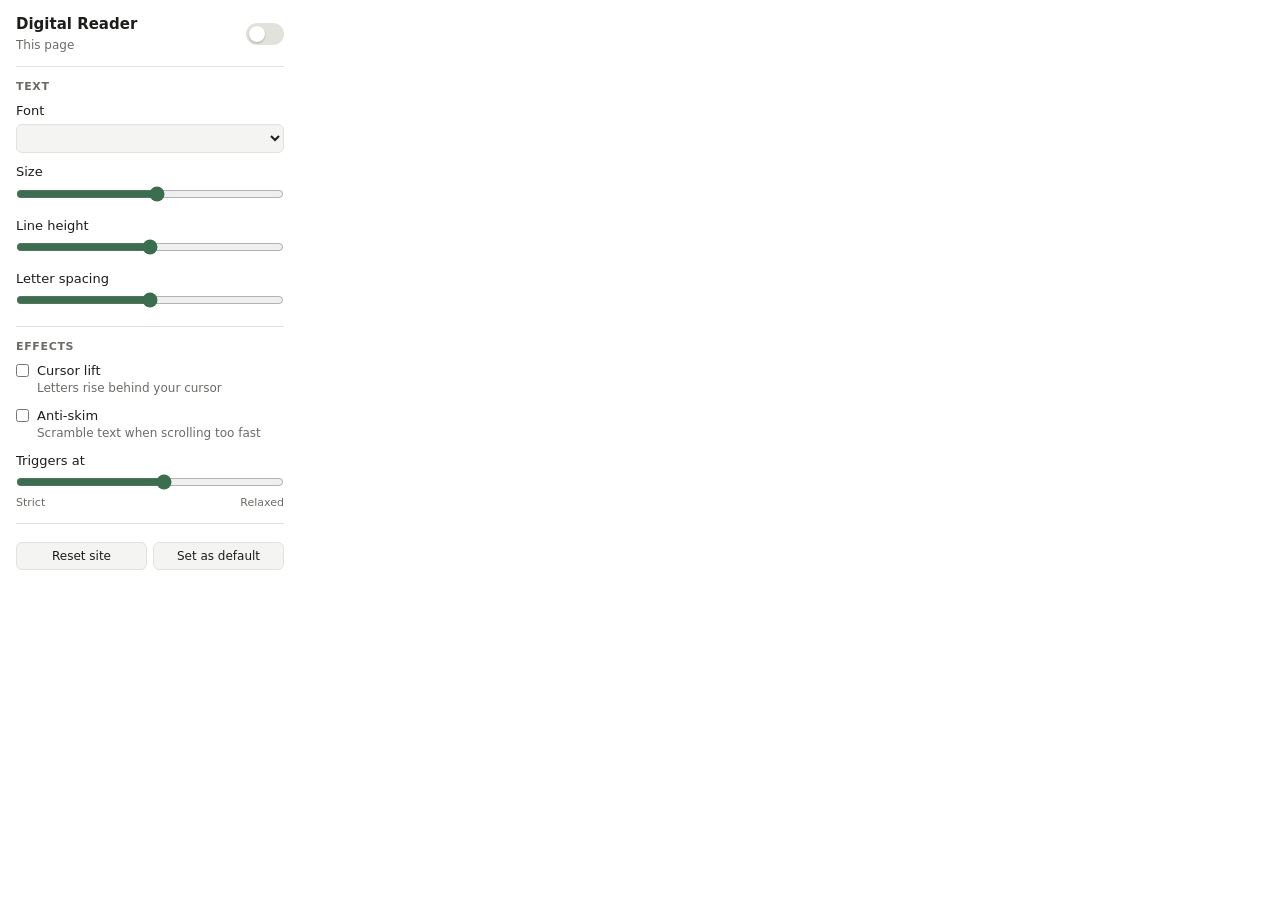
==== popup.html @ 1b07fc1c "﻿Add settings popup with per-site typography and effect controls The toolbar icon now opens a popup " ====
<!doctype html>
<html lang="en">
<head>
<meta charset="utf-8">
<title>Digital Reader</title>
<link rel="stylesheet" href="popup.css">
</head>
<body>
<main class="popup">
  <header class="head">
    <div>
      <h1>Digital Reader</h1>
      <p class="site" id="site">This page</p>
    </div>
    <label class="switch" title="Turn the reader on or off (Alt+Shift+R)">
      <input type="checkbox" id="enabled" role="switch" aria-label="Reader on this page">
      <span class="track" aria-hidden="true"></span>
    </label>
  </header>

  <p class="notice" id="notice" hidden></p>

  <section>
    <h2>Text</h2>
    <div class="field">
      <label for="font">Font</label>
      <select id="font"></select>
    </div>
    <div class="field">
      <label for="size">Size <output for="size" id="size-out"></output></label>
      <input type="range" id="size" min="13" max="30" step="1" data-unit="px" data-digits="0">
    </div>
    <div class="field">
      <label for="lineHeight">Line height <output for="lineHeight" id="lineHeight-out"></output></label>
      <input type="range" id="lineHeight" min="1.2" max="2.6" step="0.1" data-unit="" data-digits="1">
    </div>
    <div class="field">
      <label for="letterSpacing">Letter spacing <output for="letterSpacing" id="letterSpacing-out"></output></label>
      <input type="range" id="letterSpacing" min="0" max="0.2" step="0.01" data-unit="em" data-digits="2">
    </div>
  </section>

  <section>
    <h2>Effects</h2>
    <label class="check">
      <input type="checkbox" id="lift">
      <span>Cursor lift <small>Letters rise behind your cursor</small></span>
    </label>
    <label class="check">
      <input type="checkbox" id="antiSkim">
      <span>Anti-skim <small>Scramble text when scrolling too fast</small></span>
    </label>
    <div class="field" id="skimField">
      <label for="skimSpeed">Triggers at <output for="skimSpeed" id="skimSpeed-out"></output></label>
      <input type="range" id="skimSpeed" min="0.75" max="3" step="0.25">
      <div class="scale" aria-hidden="true"><span>Strict</span><span>Relaxed</span></div>
    </div>
  </section>

  <footer class="foot">
    <span class="status" id="status" aria-live="polite"></span>
    <div class="buttons">
      <button type="button" id="reset" title="Forget this site's settings and use your defaults">Reset site</button>
      <button type="button" id="makeDefault" title="Use these settings on sites you haven't customized">Set as default</button>
    </div>
  </footer>
</main>
<script src="settings.js"></script>
<script src="reader.js"></script>
<script src="popup.js" type="module"></script>
</body>
</html>
---- popup.css ----
:root {
  --bg: #ffffff;
  --surface: #f4f4f2;
  --text: #1d1d1b;
  --muted: #6b6b66;
  --line: #e2e2dc;
  --accent: #3b6e4f;
  --accent-text: #ffffff;
  --focus: #3b6e4f;
  color-scheme: light dark;
}

@media (prefers-color-scheme: dark) {
  :root {
    --bg: #1e1f1d;
    --surface: #2a2b28;
    --text: #ececea;
    --muted: #a3a39c;
    --line: #3a3b37;
    --accent: #7fb894;
    --accent-text: #10241a;
    --focus: #7fb894;
  }
}

* { box-sizing: border-box; }

body {
  margin: 0;
  background: var(--bg);
  color: var(--text);
  font: 13px/1.4 system-ui, -apple-system, "Segoe UI", sans-serif;
}

.popup {
  width: 300px;
  padding: 14px 16px 12px;
}

h1 {
  margin: 0;
  font-size: 15px;
  font-weight: 650;
}

h2 {
  margin: 0 0 8px;
  font-size: 11px;
  font-weight: 600;
  letter-spacing: 0.06em;
  text-transform: uppercase;
  color: var(--muted);
}

.head {
  display: flex;
  align-items: center;
  justify-content: space-between;
  gap: 12px;
  padding-bottom: 12px;
  border-bottom: 1px solid var(--line);
}

.site {
  margin: 2px 0 0;
  color: var(--muted);
  font-size: 12px;
  overflow: hidden;
  text-overflow: ellipsis;
  white-space: nowrap;
  max-width: 200px;
}

.notice {
  margin: 10px 0 0;
  padding: 8px 10px;
  border-radius: 6px;
  background: var(--surface);
  color: var(--muted);
  font-size: 12px;
}

section {
  padding: 12px 0;
  border-bottom: 1px solid var(--line);
}

.field + .field,
.check + .check,
.check + .field {
  margin-top: 10px;
}

.field label {
  display: flex;
  justify-content: space-between;
  margin-bottom: 4px;
}

output {
  color: var(--muted);
  font-variant-numeric: tabular-nums;
}

select {
  width: 100%;
  padding: 5px 6px;
  border: 1px solid var(--line);
  border-radius: 6px;
  background: var(--surface);
  color: var(--text);
  font: inherit;
}

input[type="range"] {
  width: 100%;
  margin: 0;
  accent-color: var(--accent);
}

.scale {
  display: flex;
  justify-content: space-between;
  color: var(--muted);
  font-size: 11px;
}

.check {
  display: flex;
  align-items: flex-start;
  gap: 8px;
  cursor: pointer;
}

.check input {
  margin: 2px 0 0;
  accent-color: var(--accent);
}

.check small {
  display: block;
  color: var(--muted);
  font-size: 12px;
}

#skimField[aria-disabled="true"] {
  opacity: 0.45;
}

/* On/off switch */
.switch {
  position: relative;
  flex: none;
  width: 38px;
  height: 22px;
  cursor: pointer;
}

.switch input {
  position: absolute;
  inset: 0;
  margin: 0;
  opacity: 0;
  cursor: inherit;
}

.track {
  position: absolute;
  inset: 0;
  border-radius: 999px;
  background: var(--line);
  transition: background-color 160ms ease-out;
}

.track::after {
  content: "";
  position: absolute;
  top: 3px;
  left: 3px;
  width: 16px;
  height: 16px;
  border-radius: 50%;
  background: #fff;
  box-shadow: 0 1px 2px rgba(0, 0, 0, 0.25);
  transition: transform 160ms ease-out;
}

.switch input:checked + .track { background: var(--accent); }
.switch input:checked + .track::after { transform: translateX(16px); }
.switch input:focus-visible + .track { outline: 2px solid var(--focus); outline-offset: 2px; }
.switch input:disabled + .track { opacity: 0.4; }

.foot {
  padding-top: 10px;
}

.status {
  display: block;
  margin-bottom: 8px;
  color: var(--muted);
  font-size: 12px;
}

.buttons {
  display: grid;
  grid-template-columns: 1fr 1fr;
  gap: 6px;
}

button {
  padding: 5px 9px;
  border: 1px solid var(--line);
  border-radius: 6px;
  background: var(--surface);
  color: var(--text);
  font: inherit;
  font-size: 12px;
  cursor: pointer;
}

button:hover { border-color: var(--muted); }

:focus-visible { outline: 2px solid var(--focus); outline-offset: 1px; }

@media (prefers-reduced-motion: reduce) {
  .track, .track::after { transition: none; }
}
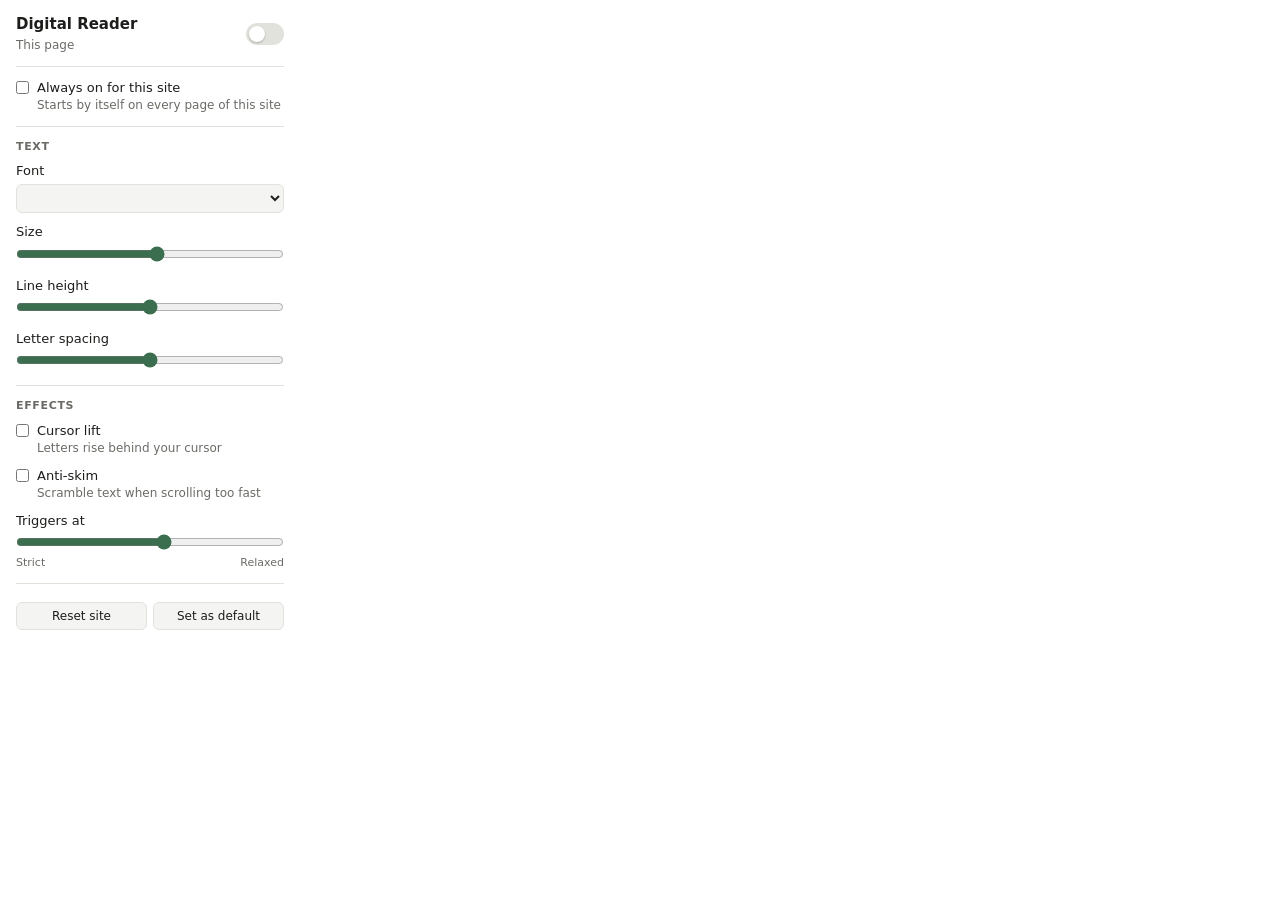
==== commit 08cd130d: "﻿Add "Always on for this site" option A popup checkbox asks Chrome for access to the current site. W" ====
--- a/popup.html
+++ b/popup.html
@@ -19,6 +19,14 @@
   </header>
 
   <p class="notice" id="notice" hidden></p>
+
+  <!-- Kept outside the settings sections: it's a Chrome permission, not a saved setting. -->
+  <div class="auto">
+    <label class="check">
+      <input type="checkbox" id="autoOn">
+      <span>Always on for this site <small id="autoOn-hint">Starts by itself on every page of this site</small></span>
+    </label>
+  </div>
 
   <section>
     <h2>Text</h2>
--- a/popup.css
+++ b/popup.css
@@ -80,7 +80,8 @@
   font-size: 12px;
 }
 
-section {
+section,
+.auto {
   padding: 12px 0;
   border-bottom: 1px solid var(--line);
 }
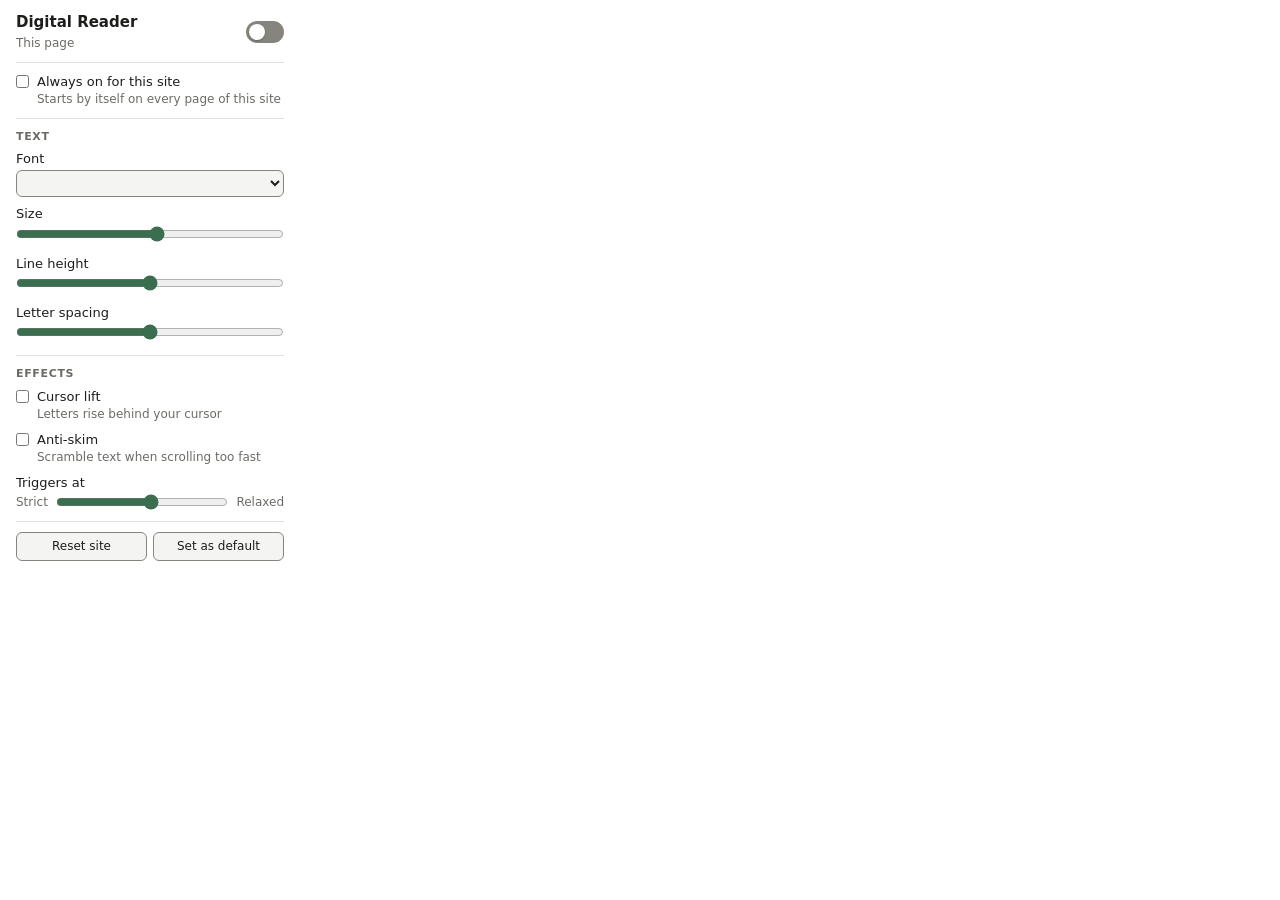
==== commit 9e0a526b: "Improve popup and toast accessibility, layout and copy - Give controls a 3:1 border color (--control" ====
--- a/popup.html
+++ b/popup.html
@@ -10,7 +10,7 @@
   <header class="head">
     <div>
       <h1>Digital Reader</h1>
-      <p class="site" id="site">This page</p>
+      <p class="site"><span id="site">This page</span><span id="status"></span></p>
     </div>
     <label class="switch" title="Turn the reader on or off (Alt+Shift+R)">
       <input type="checkbox" id="enabled" role="switch" aria-label="Reader on this page">
@@ -18,7 +18,7 @@
     </label>
   </header>
 
-  <p class="notice" id="notice" hidden></p>
+  <p class="notice" id="notice" role="status"></p>
 
   <!-- Kept outside the settings sections: it's a Chrome permission, not a saved setting. -->
   <div class="auto">
@@ -31,19 +31,19 @@
   <section>
     <h2>Text</h2>
     <div class="field">
-      <label for="font">Font</label>
+      <div class="field-head"><label for="font">Font</label></div>
       <select id="font"></select>
     </div>
     <div class="field">
-      <label for="size">Size <output for="size" id="size-out"></output></label>
+      <div class="field-head"><label for="size">Size</label><output for="size" id="size-out"></output></div>
       <input type="range" id="size" min="13" max="30" step="1" data-unit="px" data-digits="0">
     </div>
     <div class="field">
-      <label for="lineHeight">Line height <output for="lineHeight" id="lineHeight-out"></output></label>
+      <div class="field-head"><label for="lineHeight">Line height</label><output for="lineHeight" id="lineHeight-out"></output></div>
       <input type="range" id="lineHeight" min="1.2" max="2.6" step="0.1" data-unit="" data-digits="1">
     </div>
     <div class="field">
-      <label for="letterSpacing">Letter spacing <output for="letterSpacing" id="letterSpacing-out"></output></label>
+      <div class="field-head"><label for="letterSpacing">Letter spacing</label><output for="letterSpacing" id="letterSpacing-out"></output></div>
       <input type="range" id="letterSpacing" min="0" max="0.2" step="0.01" data-unit="em" data-digits="2">
     </div>
   </section>
@@ -59,17 +59,20 @@
       <span>Anti-skim <small>Scramble text when scrolling too fast</small></span>
     </label>
     <div class="field" id="skimField">
-      <label for="skimSpeed">Triggers at <output for="skimSpeed" id="skimSpeed-out"></output></label>
-      <input type="range" id="skimSpeed" min="0.75" max="3" step="0.25">
-      <div class="scale" aria-hidden="true"><span>Strict</span><span>Relaxed</span></div>
+      <div class="field-head"><label for="skimSpeed">Triggers at</label><output for="skimSpeed" id="skimSpeed-out"></output></div>
+      <div class="slider-row">
+        <span aria-hidden="true">Strict</span>
+        <input type="range" id="skimSpeed" min="0.75" max="3" step="0.25">
+        <span aria-hidden="true">Relaxed</span>
+      </div>
     </div>
   </section>
 
   <footer class="foot">
-    <span class="status" id="status" aria-live="polite"></span>
+    <div class="feedback" id="feedback" role="status"></div>
     <div class="buttons">
-      <button type="button" id="reset" title="Forget this site's settings and use your defaults">Reset site</button>
-      <button type="button" id="makeDefault" title="Use these settings on sites you haven't customized">Set as default</button>
+      <button type="button" id="reset" title="Forget this site’s settings and use your defaults">Reset site</button>
+      <button type="button" id="makeDefault" title="Use these settings on sites you haven’t customized">Set as default</button>
     </div>
   </footer>
 </main>
--- a/popup.css
+++ b/popup.css
@@ -3,9 +3,9 @@
   --surface: #f4f4f2;
   --text: #1d1d1b;
   --muted: #6b6b66;
-  --line: #e2e2dc;
+  --line: #e2e2dc;            /* decorative dividers only */
+  --control-border: #85857e;  /* edges of controls; 3:1 against --bg and --surface */
   --accent: #3b6e4f;
-  --accent-text: #ffffff;
   --focus: #3b6e4f;
   color-scheme: light dark;
 }
@@ -17,8 +17,8 @@
     --text: #ececea;
     --muted: #a3a39c;
     --line: #3a3b37;
+    --control-border: #7a7b74;
     --accent: #7fb894;
-    --accent-text: #10241a;
     --focus: #7fb894;
   }
 }
@@ -29,23 +29,24 @@
   margin: 0;
   background: var(--bg);
   color: var(--text);
-  font: 13px/1.4 system-ui, -apple-system, "Segoe UI", sans-serif;
-}
-
+  font: 0.8125rem/1.4 system-ui, -apple-system, "Segoe UI", sans-serif;
+}
+
+/* Chrome caps popups at 600px tall, so everything here is sized to fit without scrolling. */
 .popup {
   width: 300px;
-  padding: 14px 16px 12px;
+  padding: 12px 16px;
 }
 
 h1 {
   margin: 0;
-  font-size: 15px;
+  font-size: 0.9375rem;
   font-weight: 650;
 }
 
 h2 {
-  margin: 0 0 8px;
-  font-size: 11px;
+  margin: 0 0 6px;
+  font-size: 0.6875rem;
   font-weight: 600;
   letter-spacing: 0.06em;
   text-transform: uppercase;
@@ -57,18 +58,42 @@
   align-items: center;
   justify-content: space-between;
   gap: 12px;
-  padding-bottom: 12px;
+  padding-bottom: 10px;
   border-bottom: 1px solid var(--line);
 }
 
+.head > div {
+  min-width: 0;
+}
+
 .site {
+  display: flex;
+  gap: 4px;
   margin: 2px 0 0;
   color: var(--muted);
-  font-size: 12px;
+  font-size: 0.75rem;
+  white-space: nowrap;
+}
+
+/* The full host name is also shown in the "Always on" hint below. */
+#site {
   overflow: hidden;
   text-overflow: ellipsis;
-  white-space: nowrap;
-  max-width: 200px;
+}
+
+#status::before {
+  content: "· ";
+}
+
+#status:empty {
+  display: none;
+}
+
+/* Live regions stay in the page while empty so screen readers announce what is added. */
+.notice:empty,
+.feedback:empty {
+  margin: 0;
+  padding: 0;
 }
 
 .notice {
@@ -76,26 +101,26 @@
   padding: 8px 10px;
   border-radius: 6px;
   background: var(--surface);
-  color: var(--muted);
-  font-size: 12px;
+  color: var(--text);
+  font-size: 0.75rem;
 }
 
 section,
 .auto {
-  padding: 12px 0;
+  padding: 10px 0;
   border-bottom: 1px solid var(--line);
 }
 
 .field + .field,
 .check + .check,
 .check + .field {
-  margin-top: 10px;
-}
-
-.field label {
+  margin-top: 8px;
+}
+
+.field-head {
   display: flex;
   justify-content: space-between;
-  margin-bottom: 4px;
+  margin-bottom: 2px;
 }
 
 output {
@@ -105,8 +130,8 @@
 
 select {
   width: 100%;
-  padding: 5px 6px;
-  border: 1px solid var(--line);
+  padding: 4px 6px;
+  border: 1px solid var(--control-border);
   border-radius: 6px;
   background: var(--surface);
   color: var(--text);
@@ -119,11 +144,12 @@
   accent-color: var(--accent);
 }
 
-.scale {
-  display: flex;
-  justify-content: space-between;
-  color: var(--muted);
-  font-size: 11px;
+.slider-row {
+  display: flex;
+  align-items: center;
+  gap: 8px;
+  color: var(--muted);
+  font-size: 0.75rem;
 }
 
 .check {
@@ -141,7 +167,7 @@
 .check small {
   display: block;
   color: var(--muted);
-  font-size: 12px;
+  font-size: 0.75rem;
 }
 
 #skimField[aria-disabled="true"] {
@@ -169,8 +195,7 @@
   position: absolute;
   inset: 0;
   border-radius: 999px;
-  background: var(--line);
-  transition: background-color 160ms ease-out;
+  background: var(--control-border);
 }
 
 .track::after {
@@ -183,7 +208,6 @@
   border-radius: 50%;
   background: #fff;
   box-shadow: 0 1px 2px rgba(0, 0, 0, 0.25);
-  transition: transform 160ms ease-out;
 }
 
 .switch input:checked + .track { background: var(--accent); }
@@ -191,15 +215,23 @@
 .switch input:focus-visible + .track { outline: 2px solid var(--focus); outline-offset: 2px; }
 .switch input:disabled + .track { opacity: 0.4; }
 
+@media (prefers-reduced-motion: no-preference) {
+  .track { transition: background-color 160ms ease-out; }
+  .track::after { transition: transform 160ms ease-out; }
+}
+
 .foot {
   padding-top: 10px;
 }
 
-.status {
-  display: block;
+.feedback {
+  display: flex;
+  align-items: center;
+  justify-content: space-between;
+  gap: 8px;
   margin-bottom: 8px;
   color: var(--muted);
-  font-size: 12px;
+  font-size: 0.75rem;
 }
 
 .buttons {
@@ -210,19 +242,17 @@
 
 button {
   padding: 5px 9px;
-  border: 1px solid var(--line);
+  border: 1px solid var(--control-border);
   border-radius: 6px;
   background: var(--surface);
   color: var(--text);
   font: inherit;
-  font-size: 12px;
+  font-size: 0.75rem;
   cursor: pointer;
 }
 
-button:hover { border-color: var(--muted); }
+@media (hover: hover) {
+  button:hover { border-color: var(--text); }
+}
 
 :focus-visible { outline: 2px solid var(--focus); outline-offset: 1px; }
-
-@media (prefers-reduced-motion: reduce) {
-  .track, .track::after { transition: none; }
-}
